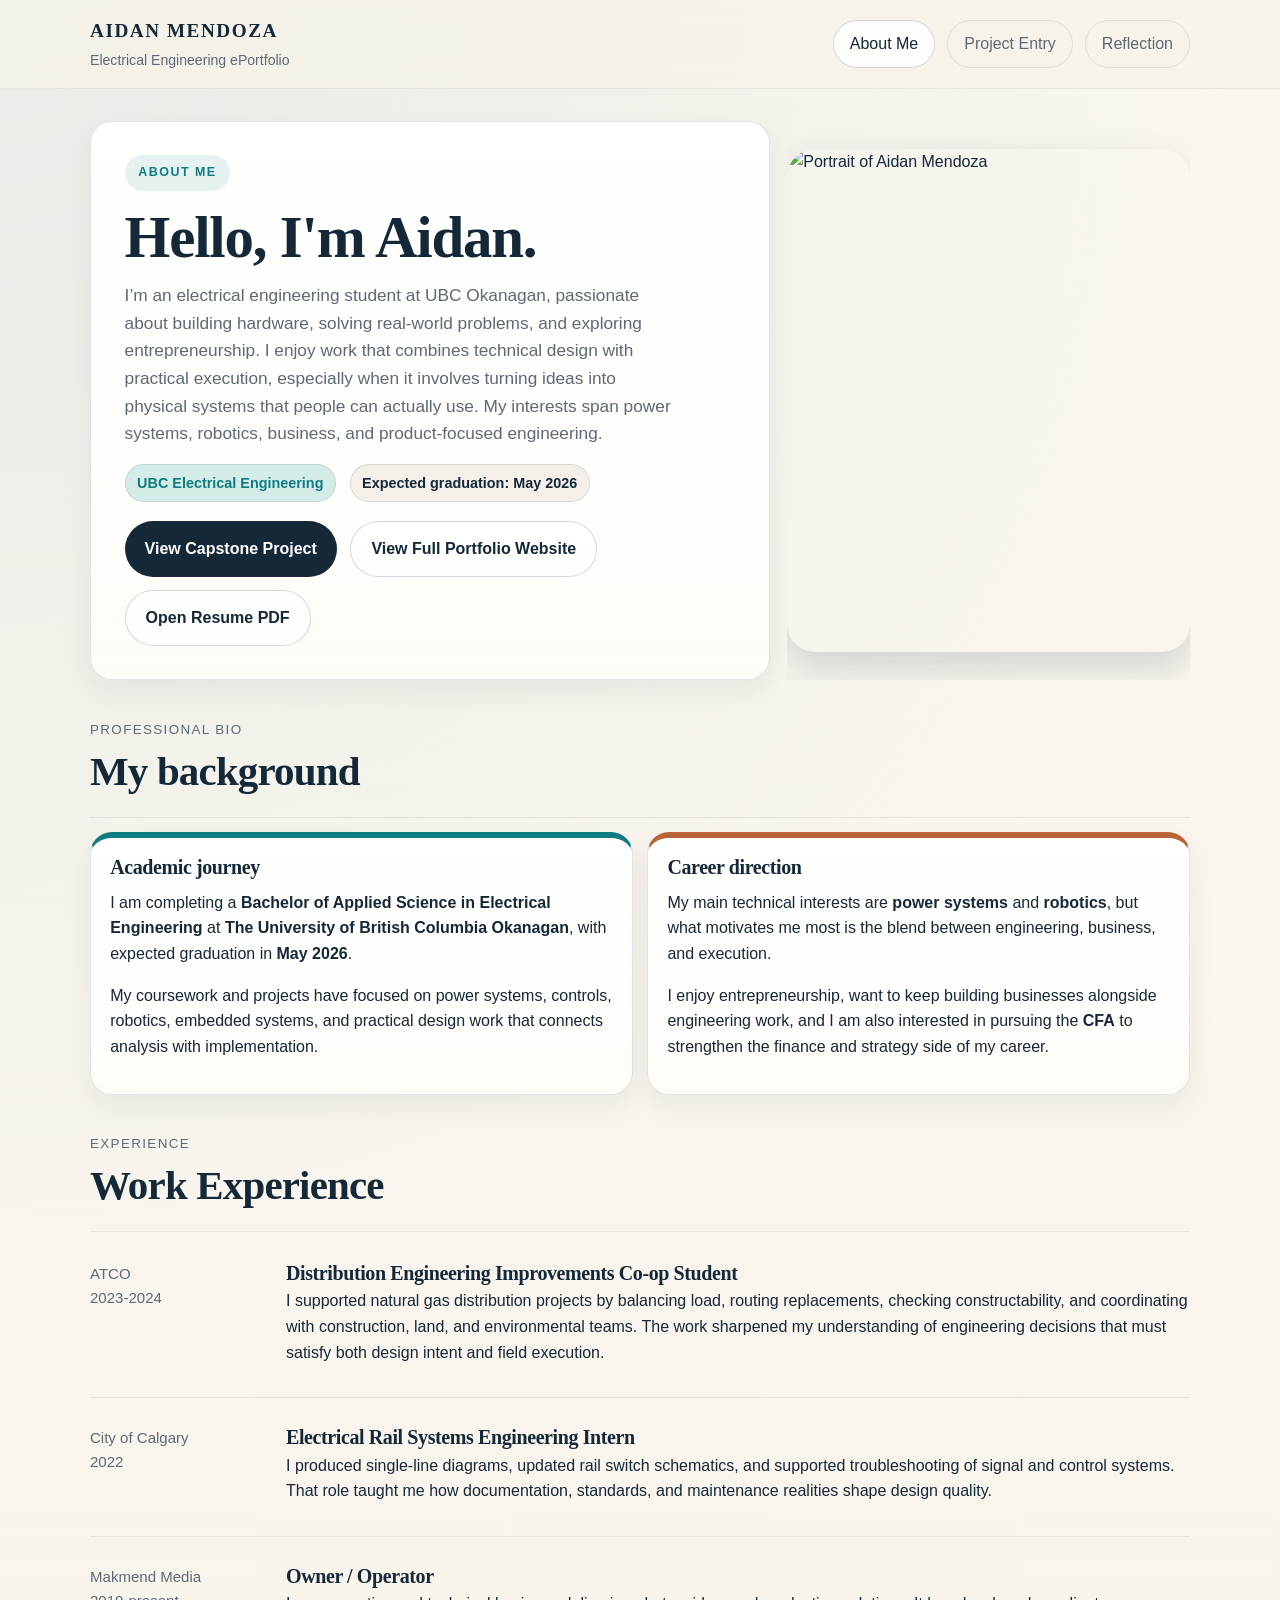
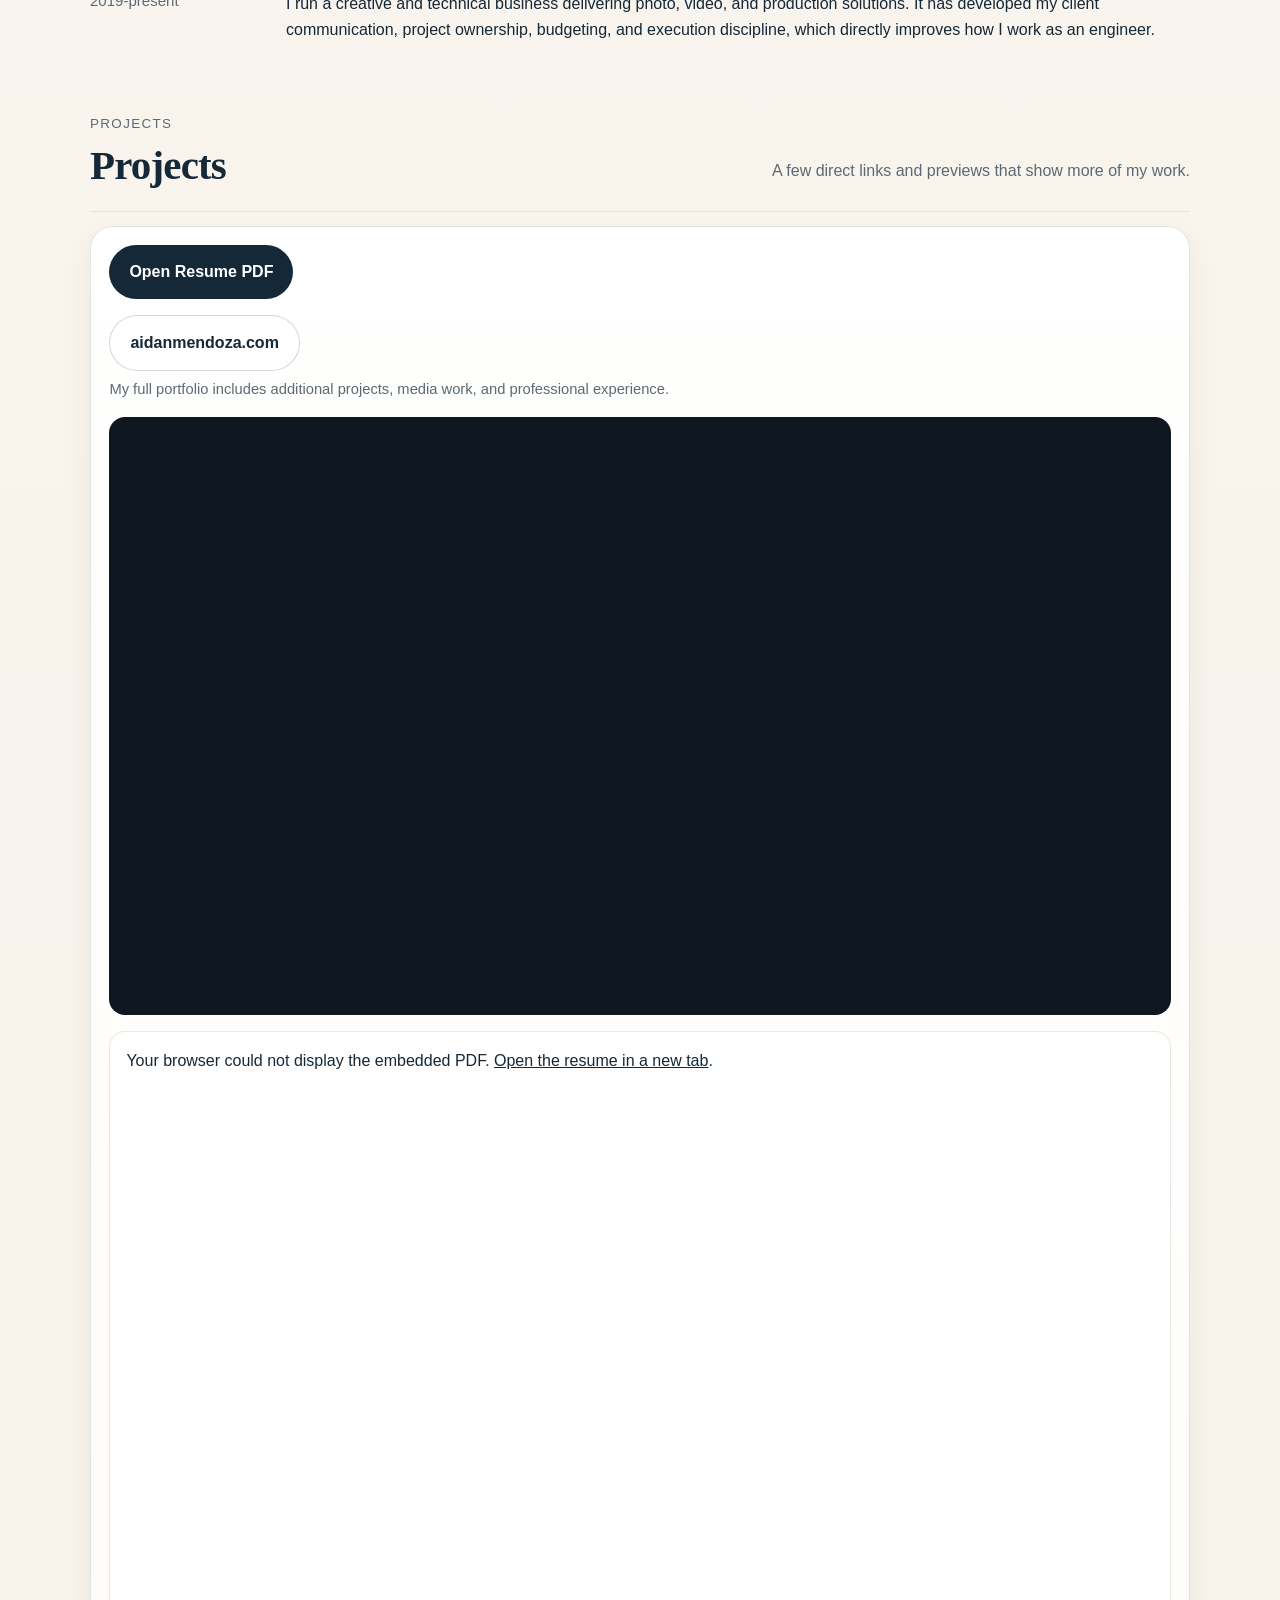
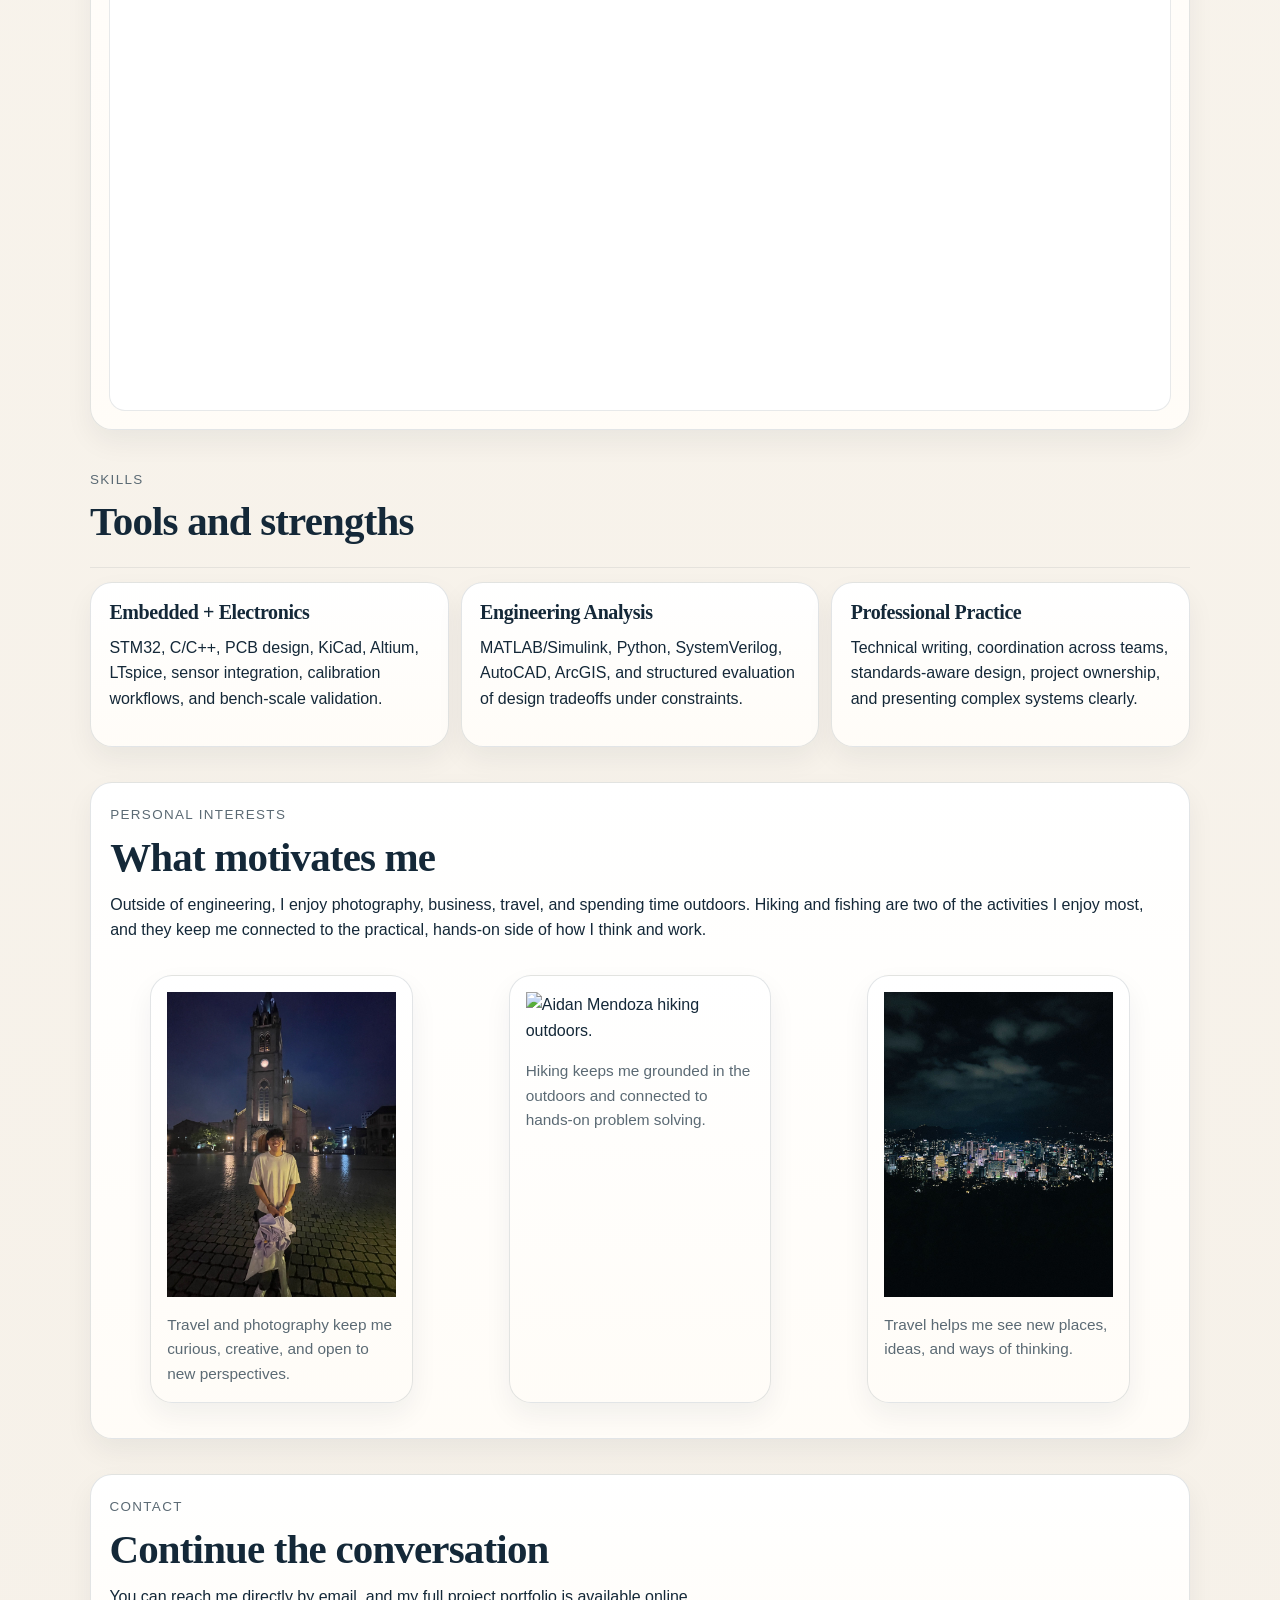
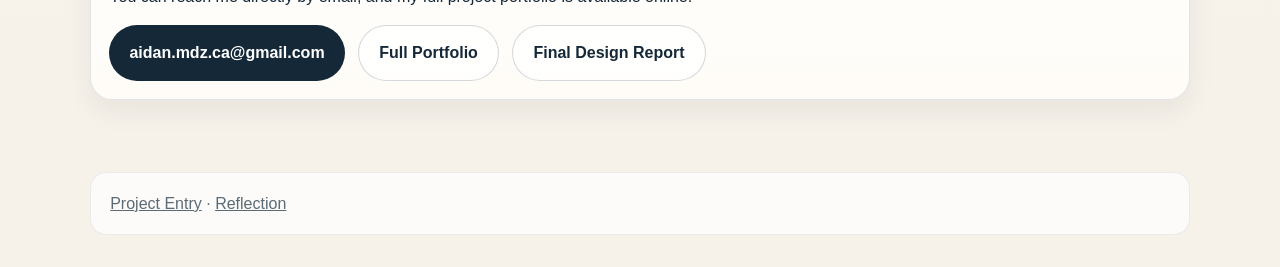
==== index.html @ 4aada0fa "Build portfolio site" ====
<!DOCTYPE html>
<html lang="en">
<head>
  <meta charset="UTF-8">
  <meta name="viewport" content="width=device-width, initial-scale=1.0">
  <title>Aidan Mendoza | About Me</title>
  <meta name="description" content="Aidan Mendoza's engineering ePortfolio featuring an About Me page, capstone project entry, and reflection.">
  <link rel="stylesheet" href="styles.css">
</head>
<body>
  <header class="site-header">
    <div class="nav-shell">
      <a class="brand" href="index.html">
        <span class="brand-mark">Aidan Mendoza</span>
        <span class="brand-note">Electrical Engineering ePortfolio</span>
      </a>
      <nav class="nav-links" aria-label="Primary">
        <a href="index.html" aria-current="page">About Me</a>
        <a href="project.html">Project Entry</a>
        <a href="reflection.html">Reflection</a>
      </nav>
    </div>
  </header>

  <main class="page-shell">
    <section class="hero">
      <article class="hero-panel">
        <span class="kicker">About Me</span>
        <h1>Hello, I'm Aidan.</h1>
        <p class="lead">
          I’m an electrical engineering student at UBC Okanagan, passionate about building hardware, solving real-world problems, and exploring entrepreneurship. I enjoy work that combines technical design with practical execution, especially when it involves turning ideas into physical systems that people can actually use. My interests span power systems, robotics, business, and product-focused engineering.
        </p>
        <div class="tag-list">
          <span class="tag teal">UBC Electrical Engineering</span>
          <span class="tag">Expected graduation: May 2026</span>
        </div>
        <div class="hero-actions">
          <a class="button" href="project.html">View Capstone Project</a>
          <a class="ghost-button" href="https://aidanmendoza.com" target="_blank" rel="noreferrer">View Full Portfolio Website</a>
          <a class="ghost-button" href="Aidan_Mendoza_Resume.pdf">Open Resume PDF</a>
        </div>
      </article>

      <aside class="hero-side">
        <article class="portrait-card">
          <img
            class="portrait-image"
            src="ADN06476-Edit(2).webp"
            alt="Portrait of Aidan Mendoza"
          >
        </article>
      </aside>
    </section>

    <section class="section">
      <div class="section-heading">
        <div>
          <span class="eyebrow">Professional Bio</span>
          <h2>My background</h2>
        </div>
      </div>

      <div class="split-panel">
        <article class="panel topline-teal">
          <h3>Academic journey</h3>
          <p>
            I am completing a <strong>Bachelor of Applied Science in Electrical Engineering</strong> at <strong>The University of British Columbia Okanagan</strong>, with expected graduation in <strong>May 2026</strong>.
          </p>
          <p>
            My coursework and projects have focused on power systems, controls, robotics, embedded systems, and practical design work that connects analysis with implementation.
          </p>
        </article>

        <article class="panel topline-copper">
          <h3>Career direction</h3>
          <p>
            My main technical interests are <strong>power systems</strong> and <strong>robotics</strong>, but what motivates me most is the blend between engineering, business, and execution.
          </p>
          <p>
            I enjoy entrepreneurship, want to keep building businesses alongside engineering work, and I am also interested in pursuing the <strong>CFA</strong> to strengthen the finance and strategy side of my career.
          </p>
        </article>
      </div>
    </section>

    <section class="section">
      <div class="section-heading">
        <div>
          <span class="eyebrow">Experience</span>
          <h2>Work Experience</h2>
        </div>
      </div>

      <div class="experience-list">
        <article class="experience-item">
          <div class="experience-label">ATCO<br>2023-2024</div>
          <div>
            <h3>Distribution Engineering Improvements Co-op Student</h3>
            <p>
              I supported natural gas distribution projects by balancing load, routing replacements, checking constructability, and coordinating with construction, land, and environmental teams. The work sharpened my understanding of engineering decisions that must satisfy both design intent and field execution.
            </p>
          </div>
        </article>

        <article class="experience-item">
          <div class="experience-label">City of Calgary<br>2022</div>
          <div>
            <h3>Electrical Rail Systems Engineering Intern</h3>
            <p>
              I produced single-line diagrams, updated rail switch schematics, and supported troubleshooting of signal and control systems. That role taught me how documentation, standards, and maintenance realities shape design quality.
            </p>
          </div>
        </article>

        <article class="experience-item">
          <div class="experience-label">Makmend Media<br>2019-present</div>
          <div>
            <h3>Owner / Operator</h3>
            <p>
              I run a creative and technical business delivering photo, video, and production solutions. It has developed my client communication, project ownership, budgeting, and execution discipline, which directly improves how I work as an engineer.
            </p>
          </div>
        </article>
      </div>
    </section>

    <section class="section">
      <div class="section-heading">
        <div>
          <span class="eyebrow">Projects</span>
          <h2>Projects</h2>
        </div>
        <p class="section-copy">
          A few direct links and previews that show more of my work.
        </p>
      </div>

      <article class="resume-card">
        <div class="resume-actions">
          <a class="button" href="Aidan_Mendoza_Resume.pdf" target="_blank" rel="noreferrer">Open Resume PDF</a>
        </div>
        <div class="project-link-row">
          <a class="ghost-button" href="https://aidanmendoza.com" target="_blank" rel="noreferrer">aidanmendoza.com</a>
          <p class="small">My full portfolio includes additional projects, media work, and professional experience.</p>
        </div>
        <div class="video-shell">
          <iframe
            class="video-frame"
            src="https://www.youtube.com/embed/qni2ZHnxNtM"
            title="Aidan Mendoza capstone project video"
            allow="accelerometer; autoplay; clipboard-write; encrypted-media; gyroscope; picture-in-picture; web-share"
            referrerpolicy="strict-origin-when-cross-origin"
            allowfullscreen
          ></iframe>
        </div>
        <object
          class="resume-frame"
          data="Aidan_Mendoza_Resume.pdf#view=FitH"
          type="application/pdf"
          aria-label="Resume preview for Aidan Mendoza"
        >
          <p class="resume-fallback">
            Your browser could not display the embedded PDF.
            <a href="Aidan_Mendoza_Resume.pdf" target="_blank" rel="noreferrer">Open the resume in a new tab</a>.
          </p>
        </object>
      </article>
    </section>

    <section class="section">
      <div class="section-heading">
        <div>
          <span class="eyebrow">Skills</span>
          <h2>Tools and strengths</h2>
        </div>
      </div>

      <div class="compact-grid">
        <article class="skill-card">
          <h3>Embedded + Electronics</h3>
          <p>STM32, C/C++, PCB design, KiCad, Altium, LTspice, sensor integration, calibration workflows, and bench-scale validation.</p>
        </article>
        <article class="skill-card">
          <h3>Engineering Analysis</h3>
          <p>MATLAB/Simulink, Python, SystemVerilog, AutoCAD, ArcGIS, and structured evaluation of design tradeoffs under constraints.</p>
        </article>
        <article class="skill-card">
          <h3>Professional Practice</h3>
          <p>Technical writing, coordination across teams, standards-aware design, project ownership, and presenting complex systems clearly.</p>
        </article>
      </div>
    </section>

    <section class="section">
      <article class="panel">
        <span class="eyebrow">Personal Interests</span>
        <h2>What motivates me</h2>
        <p>
          Outside of engineering, I enjoy photography, business, travel, and spending time outdoors. Hiking and fishing are two of the activities I enjoy most, and they keep me connected to the practical, hands-on side of how I think and work.
        </p>
        <div class="personal-photo-grid">
          <figure class="viz personal-photo">
            <img src="image.jpg" alt="Aidan Mendoza in Seoul at Myeongdong Cathedral.">
            <figcaption>
              Travel and photography keep me curious, creative, and open to new perspectives.
            </figcaption>
          </figure>
          <figure class="viz personal-photo">
            <img src="hiking.jpg" alt="Aidan Mendoza hiking outdoors.">
            <figcaption>
              Hiking keeps me grounded in the outdoors and connected to hands-on problem solving.
            </figcaption>
          </figure>
          <figure class="viz personal-photo">
            <img src="skylineseoul.jpg" alt="Skyline view in Seoul.">
            <figcaption>
              Travel helps me see new places, ideas, and ways of thinking.
            </figcaption>
          </figure>
        </div>
      </article>
    </section>

    <section class="section">
      <article class="contact-card">
        <span class="eyebrow">Contact</span>
        <h2>Continue the conversation</h2>
        <p>You can reach me directly by email, and my full project portfolio is available online.</p>
        <div class="link-list">
          <a class="button" href="mailto:aidan.mdz.ca@gmail.com">aidan.mdz.ca@gmail.com</a>
          <a class="ghost-button" href="https://aidanmendoza.com">Full Portfolio</a>
          <a class="ghost-button" href="Final Design Report I32.pdf">Final Design Report</a>
        </div>
      </article>
    </section>
  </main>

  <footer class="footer-shell">
    <div class="footer-card">
      <span><a href="project.html">Project Entry</a> · <a href="reflection.html">Reflection</a></span>
    </div>
  </footer>
</body>
</html>
---- styles.css ----
:root {
  --bg: #f6f1e9;
  --paper: #fffdf9;
  --paper-strong: #ffffff;
  --ink: #142838;
  --muted: #5b6a74;
  --steel: #7f8f98;
  --line: rgba(20, 40, 56, 0.12);
  --line-strong: rgba(20, 40, 56, 0.22);
  --teal: #0f7c81;
  --teal-soft: #d4ece8;
  --copper: #b96539;
  --copper-soft: #f0d6c5;
  --signal: #e2a339;
  --signal-soft: #f7e4bd;
  --success: #4d7d63;
  --success-soft: #dceadf;
  --shadow: 0 12px 28px rgba(20, 40, 56, 0.06);
  --radius-lg: 22px;
  --radius-md: 16px;
  --radius-sm: 12px;
  --max: 1100px;
}

* {
  box-sizing: border-box;
}

html {
  scroll-behavior: smooth;
}

body {
  margin: 0;
  color: var(--ink);
  background:
    radial-gradient(circle at top left, rgba(15, 124, 129, 0.08), transparent 24%),
    linear-gradient(180deg, #faf6ef 0%, var(--bg) 100%);
  font-family: "Trebuchet MS", "Gill Sans", "Segoe UI", sans-serif;
  line-height: 1.6;
}

a {
  color: inherit;
}

img,
svg {
  max-width: 100%;
  display: block;
}

.site-header {
  position: sticky;
  top: 0;
  z-index: 10;
  backdrop-filter: blur(12px);
  background: rgba(248, 243, 234, 0.78);
  border-bottom: 1px solid rgba(20, 40, 56, 0.08);
}

.nav-shell,
.page-shell,
.footer-shell {
  width: min(var(--max), calc(100% - 2rem));
  margin: 0 auto;
}

.nav-shell {
  display: flex;
  align-items: center;
  justify-content: space-between;
  gap: 1.5rem;
  padding: 1rem 0;
}

.brand {
  display: flex;
  flex-direction: column;
  gap: 0.15rem;
  text-decoration: none;
}

.brand-mark {
  font-family: Georgia, "Times New Roman", serif;
  font-size: 1.2rem;
  font-weight: 700;
  letter-spacing: 0.08em;
  text-transform: uppercase;
}

.brand-note {
  color: var(--muted);
  font-size: 0.88rem;
}

.nav-links {
  display: flex;
  flex-wrap: wrap;
  gap: 0.75rem;
}

.nav-links a {
  text-decoration: none;
  padding: 0.62rem 1rem;
  border-radius: 999px;
  border: 1px solid rgba(20, 40, 56, 0.1);
  color: var(--muted);
  transition: 180ms ease;
}

.nav-links a:hover,
.nav-links a[aria-current="page"] {
  color: var(--ink);
  background: rgba(255, 255, 255, 0.78);
  border-color: rgba(20, 40, 56, 0.18);
}

.page-shell {
  padding: 2rem 0 4.5rem;
}

.hero {
  display: grid;
  grid-template-columns: minmax(0, 1.35fr) minmax(280px, 0.8fr);
  gap: 1.1rem;
  align-items: stretch;
  margin-bottom: 1.2rem;
}

.project-hero {
  grid-template-columns: minmax(0, 1.15fr) minmax(360px, 1fr);
}

.project-hero-full {
  grid-template-columns: 1fr;
}

.hero-panel,
.panel,
.stat-card,
.timeline-card,
.project-card,
.quote-card,
.reflection-card,
.contact-card,
.metric-band,
.viz,
.skill-card,
.aside-card,
.resume-card {
  background: linear-gradient(180deg, rgba(255, 255, 255, 0.96), rgba(255, 252, 247, 0.96));
  border: 1px solid var(--line);
  border-radius: var(--radius-lg);
  box-shadow: var(--shadow);
}

.hero-panel {
  padding: 2.1rem;
  position: relative;
  overflow: hidden;
}

.hero-figure {
  margin: 1.35rem 0 0;
}

.hero-figure img {
  width: 100%;
  border-radius: var(--radius-md);
  border: 1px solid rgba(20, 40, 56, 0.08);
  background: white;
}

.hero-panel::after {
  content: "";
  position: absolute;
  inset: auto -10% -42% auto;
  width: 180px;
  height: 180px;
  border-radius: 50%;
  background: radial-gradient(circle, rgba(15, 124, 129, 0.1), transparent 68%);
}

.kicker {
  display: inline-flex;
  align-items: center;
  gap: 0.55rem;
  padding: 0.48rem 0.85rem;
  border-radius: 999px;
  background: rgba(15, 124, 129, 0.1);
  color: var(--teal);
  text-transform: uppercase;
  letter-spacing: 0.12em;
  font-size: 0.78rem;
  font-weight: 700;
}

h1,
h2,
h3,
h4 {
  font-family: Georgia, "Times New Roman", serif;
  line-height: 1.12;
  letter-spacing: -0.02em;
  margin: 0 0 0.7rem;
}

h1 {
  font-size: clamp(2.35rem, 4.6vw, 4.2rem);
  margin-top: 0.9rem;
  max-width: 16ch;
}

.hero-panel h1 {
  max-width: 18ch;
}

h2 {
  font-size: clamp(1.8rem, 3.2vw, 2.6rem);
}

h3 {
  font-size: 1.25rem;
}

p {
  margin: 0 0 1rem;
}

.lead {
  font-size: 1.08rem;
  color: var(--muted);
  max-width: 58ch;
}

.hero-actions,
.tag-list,
.link-list,
.micro-stats {
  display: flex;
  flex-wrap: wrap;
  gap: 0.85rem;
}

.hero-actions {
  margin-top: 1.15rem;
}

.hero-group {
  margin-top: 1.15rem;
}

.hero-group-label {
  display: inline-block;
  margin-bottom: 0.5rem;
  color: var(--steel);
  font-size: 0.78rem;
  font-weight: 700;
  letter-spacing: 0.1em;
  text-transform: uppercase;
}

.button,
.ghost-button {
  text-decoration: none;
  display: inline-flex;
  align-items: center;
  justify-content: center;
  gap: 0.5rem;
  border-radius: 999px;
  padding: 0.88rem 1.25rem;
  font-weight: 700;
  transition: 180ms ease;
}

.button {
  background: var(--ink);
  color: white;
}

.button:hover {
  transform: translateY(-1px);
  box-shadow: 0 18px 36px rgba(20, 40, 56, 0.18);
}

.ghost-button {
  color: var(--ink);
  border: 1px solid rgba(20, 40, 56, 0.18);
  background: rgba(255, 255, 255, 0.75);
}

.hero-side {
  display: grid;
  gap: 1rem;
}

.monogram-card,
.portrait-card {
  padding: 1.6rem;
  min-height: 100%;
  position: relative;
  overflow: hidden;
}

.portrait-card {
  display: grid;
  place-items: center;
  padding: 0;
  background: transparent;
  border: 0;
  box-shadow: none;
}

.portrait-image {
  width: 100%;
  aspect-ratio: 4 / 5;
  object-fit: cover;
  object-position: center 28%;
  border-radius: 28px;
  box-shadow: 0 16px 36px rgba(20, 40, 56, 0.16);
}

.tag {
  padding: 0.42rem 0.72rem;
  border-radius: 999px;
  border: 1px solid rgba(20, 40, 56, 0.12);
  background: rgba(244, 239, 231, 0.95);
  color: var(--ink);
  font-size: 0.9rem;
  font-weight: 600;
}

.tag.teal {
  background: var(--teal-soft);
  color: var(--teal);
}

.tag.copper {
  background: var(--copper-soft);
  color: var(--copper);
}

.tag.signal {
  background: var(--signal-soft);
  color: #925a00;
}

.grid-3,
.grid-2,
.card-grid,
.skill-grid,
.reflection-grid,
.media-grid {
  display: grid;
  gap: 1rem;
}

.grid-3,
.card-grid,
.skill-grid {
  grid-template-columns: repeat(3, minmax(0, 1fr));
}

.grid-2,
.reflection-grid,
.media-grid {
  grid-template-columns: repeat(2, minmax(0, 1fr));
}

.section {
  margin-top: 2.2rem;
}

.section-heading {
  display: flex;
  align-items: end;
  justify-content: space-between;
  gap: 1rem;
  margin-bottom: 0.85rem;
  padding-bottom: 0.7rem;
  border-bottom: 1px solid rgba(20, 40, 56, 0.08);
}

.section-copy {
  max-width: 60ch;
  color: var(--muted);
}

.overview-block {
  margin-top: 1.15rem;
}

.build-group-copy {
  margin-top: 1.2rem;
  margin-bottom: 1rem;
}

.build-gallery {
  margin-bottom: 1.35rem;
}

.testing-plot {
  margin-bottom: 1rem;
}

.personal-photo-grid {
  display: grid;
  grid-template-columns: repeat(3, minmax(0, 1fr));
  gap: 1rem;
}

.personal-photo {
  max-width: none;
}

.stat-card,
.skill-card,
.timeline-card,
.project-card,
.reflection-card,
.aside-card,
.contact-card,
.resume-card {
  padding: 1.15rem;
}

.resume-card {
  display: grid;
  gap: 1rem;
}

.resume-actions {
  display: flex;
  flex-wrap: wrap;
  gap: 0.85rem;
  justify-content: flex-start;
}

.project-link-row {
  display: grid;
  gap: 0.45rem;
  justify-items: flex-start;
}

.project-link-row .small {
  margin: 0;
}

.video-shell {
  border-radius: var(--radius-md);
  overflow: hidden;
  border: 1px solid rgba(20, 40, 56, 0.1);
  background: #0f1720;
}

.project-overview-media {
  margin-top: 1rem;
}

.embedded-video-stack {
  display: grid;
  gap: 1rem;
}

.video-frame {
  width: 100%;
  aspect-ratio: 16 / 9;
  border: 0;
  display: block;
}

.resume-frame {
  width: 100%;
  min-height: 980px;
  border: 1px solid rgba(20, 40, 56, 0.1);
  border-radius: var(--radius-md);
  background: white;
}

.resume-fallback {
  margin: 0;
  padding: 1rem;
}

.stat-card strong,
.metric strong {
  display: block;
  font-size: 2rem;
  font-family: Georgia, "Times New Roman", serif;
  margin-bottom: 0.25rem;
}

.stat-card span,
.metric span {
  color: var(--muted);
}

.split-panel {
  display: grid;
  grid-template-columns: repeat(2, minmax(0, 1fr));
  gap: 0.9rem;
}

.panel {
  padding: 1.15rem 1.2rem;
}

.panel.topline-teal {
  border-top: 6px solid var(--teal);
}

.panel.topline-copper {
  border-top: 6px solid var(--copper);
}

.bullet-list {
  padding-left: 1.1rem;
  margin: 0;
}

.bullet-list li {
  margin-bottom: 0.65rem;
}

.timeline {
  position: relative;
  display: grid;
  gap: 0.8rem;
}

.timeline::before {
  content: "";
  position: absolute;
  left: 22px;
  top: 0;
  bottom: 0;
  width: 2px;
  background: linear-gradient(180deg, rgba(15, 124, 129, 0.35), rgba(185, 101, 57, 0.3));
}

.timeline-card {
  position: relative;
  padding-left: 3.4rem;
}

.timeline-card::before {
  content: attr(data-step);
  position: absolute;
  left: 0.8rem;
  top: 1rem;
  width: 1.8rem;
  height: 1.8rem;
  border-radius: 50%;
  display: grid;
  place-items: center;
  background: var(--ink);
  color: white;
  font-weight: 700;
}

.metric-band {
  padding: 0.8rem;
  display: grid;
  grid-template-columns: repeat(4, minmax(0, 1fr));
  gap: 0.65rem;
}

.metric {
  padding: 1rem;
  border-radius: var(--radius-md);
  background: rgba(255, 255, 255, 0.78);
  border: 1px solid rgba(20, 40, 56, 0.08);
}

.comparison-chart {
  display: grid;
  gap: 0.9rem;
}

.bar-row {
  display: grid;
  grid-template-columns: 150px minmax(0, 1fr) 60px;
  align-items: center;
  gap: 0.8rem;
}

.bar-track {
  height: 0.9rem;
  border-radius: 999px;
  background: rgba(20, 40, 56, 0.09);
  overflow: hidden;
}

.bar-fill {
  height: 100%;
  border-radius: inherit;
  background: linear-gradient(90deg, var(--teal), var(--copper));
}

.bar-row.highlight .bar-fill {
  background: linear-gradient(90deg, #0f7c81, #e2a339);
}

.figure-title,
.eyebrow {
  display: inline-block;
  color: var(--muted);
  font-size: 0.84rem;
  letter-spacing: 0.1em;
  text-transform: uppercase;
  margin-bottom: 0.55rem;
}

.viz {
  padding: 1rem;
}

.viz figcaption {
  margin-top: 1rem;
  color: var(--muted);
  font-size: 0.96rem;
}

.sensor-strip {
  display: grid;
  grid-template-columns: repeat(3, minmax(0, 1fr));
  gap: 1rem;
}

.sensor-card {
  padding: 1rem;
  border-radius: var(--radius-md);
  border: 1px solid rgba(20, 40, 56, 0.08);
  background: rgba(255, 255, 255, 0.74);
}

.sensor-card header {
  display: flex;
  align-items: center;
  justify-content: space-between;
  gap: 0.6rem;
  margin-bottom: 0.65rem;
}

.sensor-card p:last-child,
.project-card p:last-child,
.reflection-card p:last-child,
.contact-card p:last-child {
  margin-bottom: 0;
}

.quote-card {
  padding: 1.5rem;
  display: grid;
  gap: 0.8rem;
  background:
    linear-gradient(135deg, rgba(15, 124, 129, 0.1), rgba(255, 255, 255, 0.8)),
    rgba(255, 255, 255, 0.86);
}

.quote-card blockquote {
  margin: 0;
  font-family: Georgia, "Times New Roman", serif;
  font-size: 1.18rem;
  line-height: 1.35;
}

.project-vitals {
  display: grid;
  grid-template-columns: repeat(4, minmax(0, 1fr));
  gap: 0.7rem;
}

.visual-shell {
  border-radius: 26px;
  overflow: hidden;
  border: 1px solid rgba(20, 40, 56, 0.08);
  background: #fbf8f2;
}

.callout {
  padding: 1rem 1.15rem;
  border-left: 4px solid var(--copper);
  background: rgba(185, 101, 57, 0.08);
  color: var(--ink);
  border-radius: 0 var(--radius-sm) var(--radius-sm) 0;
}

.footer-shell {
  padding: 0 0 2rem;
}

.footer-card {
  padding: 1.1rem 1.2rem;
  border-radius: var(--radius-md);
  border: 1px solid rgba(20, 40, 56, 0.08);
  background: rgba(255, 255, 255, 0.7);
  color: var(--muted);
  display: flex;
  justify-content: space-between;
  gap: 1rem;
  flex-wrap: wrap;
}

.small {
  font-size: 0.92rem;
  color: var(--muted);
}

.simple-list {
  margin: 0;
  padding-left: 1.1rem;
  color: var(--muted);
}

.simple-list li {
  margin-bottom: 0.45rem;
}

.section-intro {
  max-width: 62ch;
  color: var(--muted);
  margin-bottom: 1rem;
}

.experience-list {
  display: grid;
  gap: 0.75rem;
}

.experience-item {
  display: grid;
  grid-template-columns: 180px minmax(0, 1fr);
  gap: 1rem;
  padding: 1rem 0;
  border-bottom: 1px solid rgba(20, 40, 56, 0.08);
}

.experience-item:last-child {
  border-bottom: 0;
}

.experience-label {
  color: var(--muted);
  font-size: 0.94rem;
}

.experience-item h3 {
  margin-bottom: 0.25rem;
}

.compact-grid {
  display: grid;
  grid-template-columns: repeat(3, minmax(0, 1fr));
  gap: 0.75rem;
}

.summary-band {
  padding: 1rem 1.15rem;
  border-radius: var(--radius-md);
  border: 1px solid rgba(20, 40, 56, 0.08);
  background: rgba(255, 255, 255, 0.72);
}

.project-anchors {
  display: flex;
  flex-wrap: wrap;
  gap: 0.6rem;
}

.project-subnav {
  margin-top: 1.15rem;
  padding-top: 1rem;
  border-top: 1px solid rgba(20, 40, 56, 0.08);
}

.project-anchors a {
  text-decoration: none;
  color: var(--ink);
  padding: 0.62rem 0.9rem;
  border-radius: var(--radius-sm);
  background: rgba(255, 255, 255, 0.96);
  border: 1px solid rgba(20, 40, 56, 0.12);
  font-weight: 700;
}

.project-anchors a:hover {
  background: rgba(15, 124, 129, 0.08);
  border-color: rgba(15, 124, 129, 0.28);
}

.accent-text {
  color: var(--teal);
}

.copper-text {
  color: var(--copper);
}

.tight {
  margin-bottom: 0.4rem;
}

@media (max-width: 980px) {
  .hero,
  .grid-3,
  .grid-2,
  .card-grid,
  .skill-grid,
  .reflection-grid,
  .media-grid,
  .split-panel,
  .sensor-strip,
  .project-vitals,
  .metric-band {
    grid-template-columns: 1fr;
  }

  .compact-grid,
  .experience-item {
    grid-template-columns: 1fr;
  }

  .personal-photo-grid {
    grid-template-columns: 1fr;
  }

  .bar-row {
    grid-template-columns: 1fr;
  }

  .nav-shell {
    align-items: flex-start;
    flex-direction: column;
  }

  .hero-panel {
    padding: 2rem;
  }
}

@media (max-width: 640px) {
  .page-shell {
    padding-top: 1.4rem;
  }

  .hero-panel,
  .panel,
  .stat-card,
  .timeline-card,
  .project-card,
  .quote-card,
  .reflection-card,
  .contact-card,
  .viz,
  .skill-card,
  .aside-card,
  .resume-card {
    border-radius: 22px;
  }

  .resume-frame {
    min-height: 680px;
  }

  h1 {
    font-size: 2.35rem;
  }
}
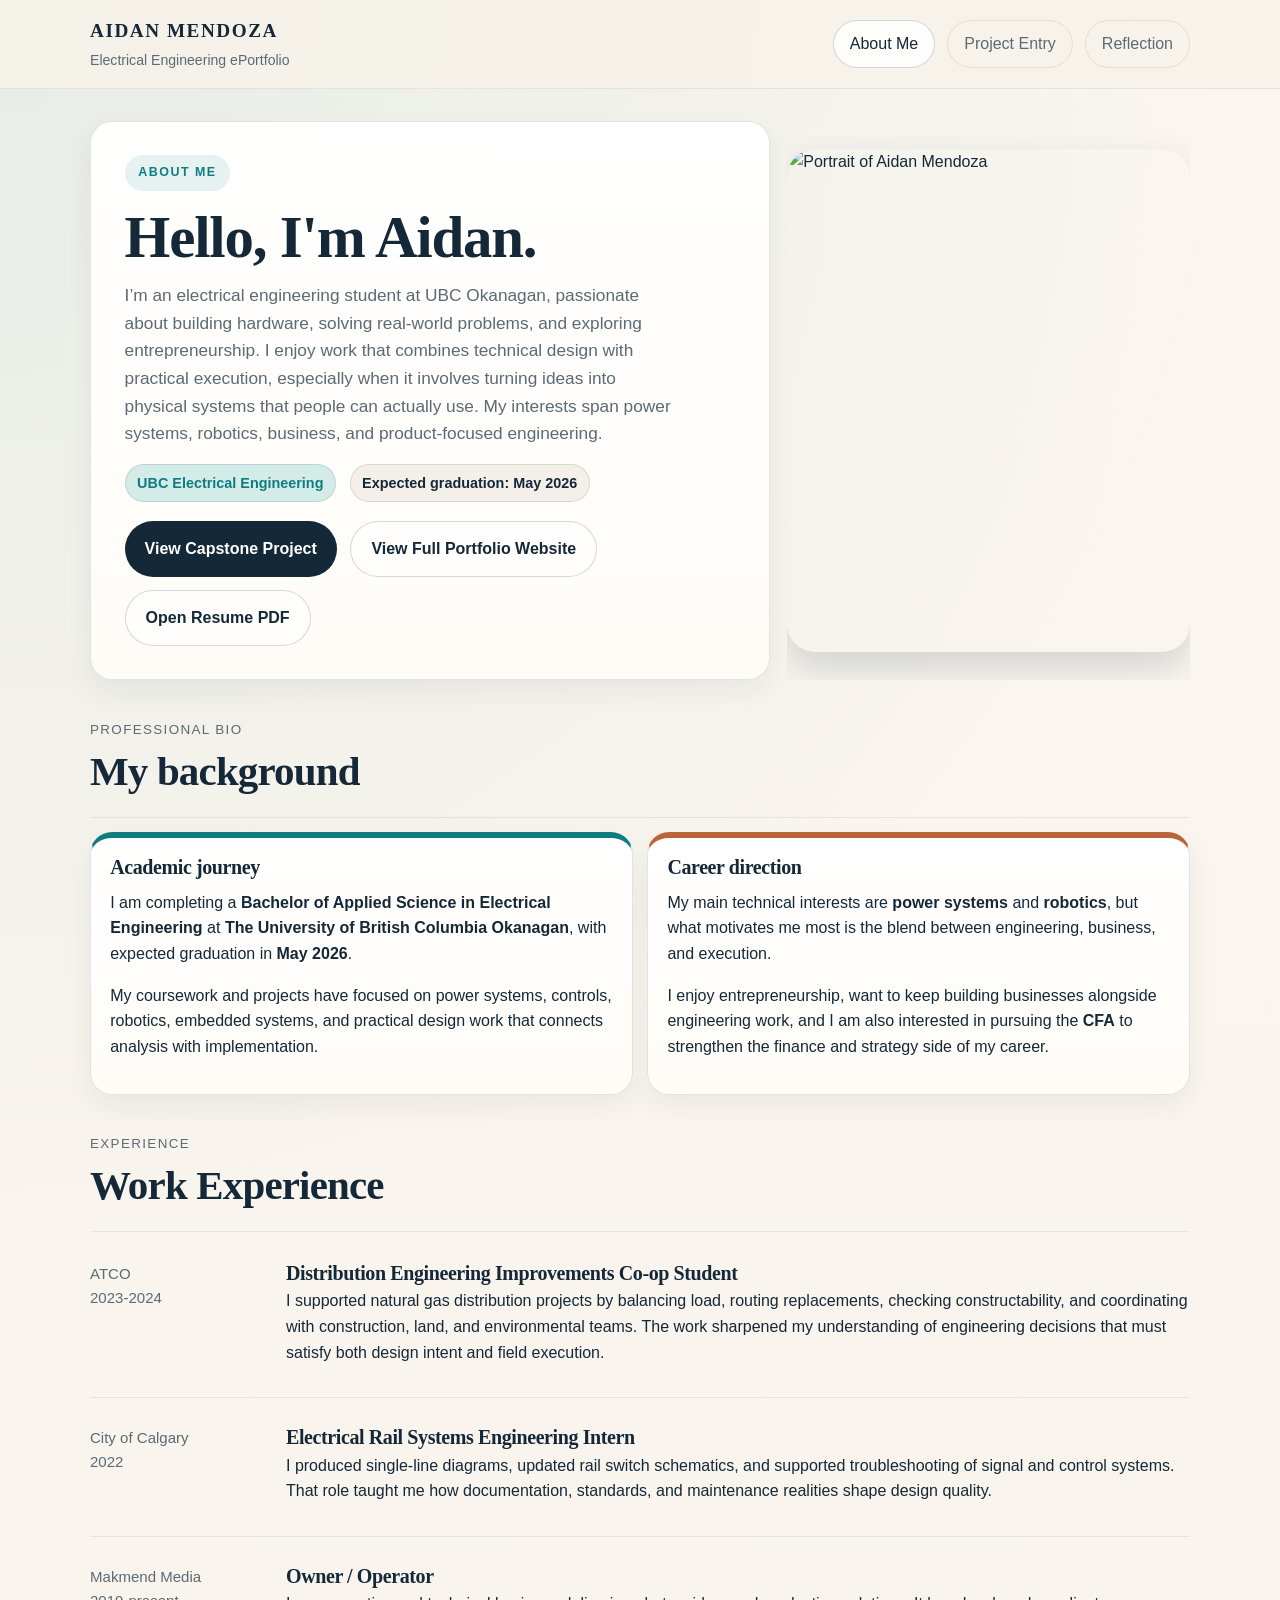
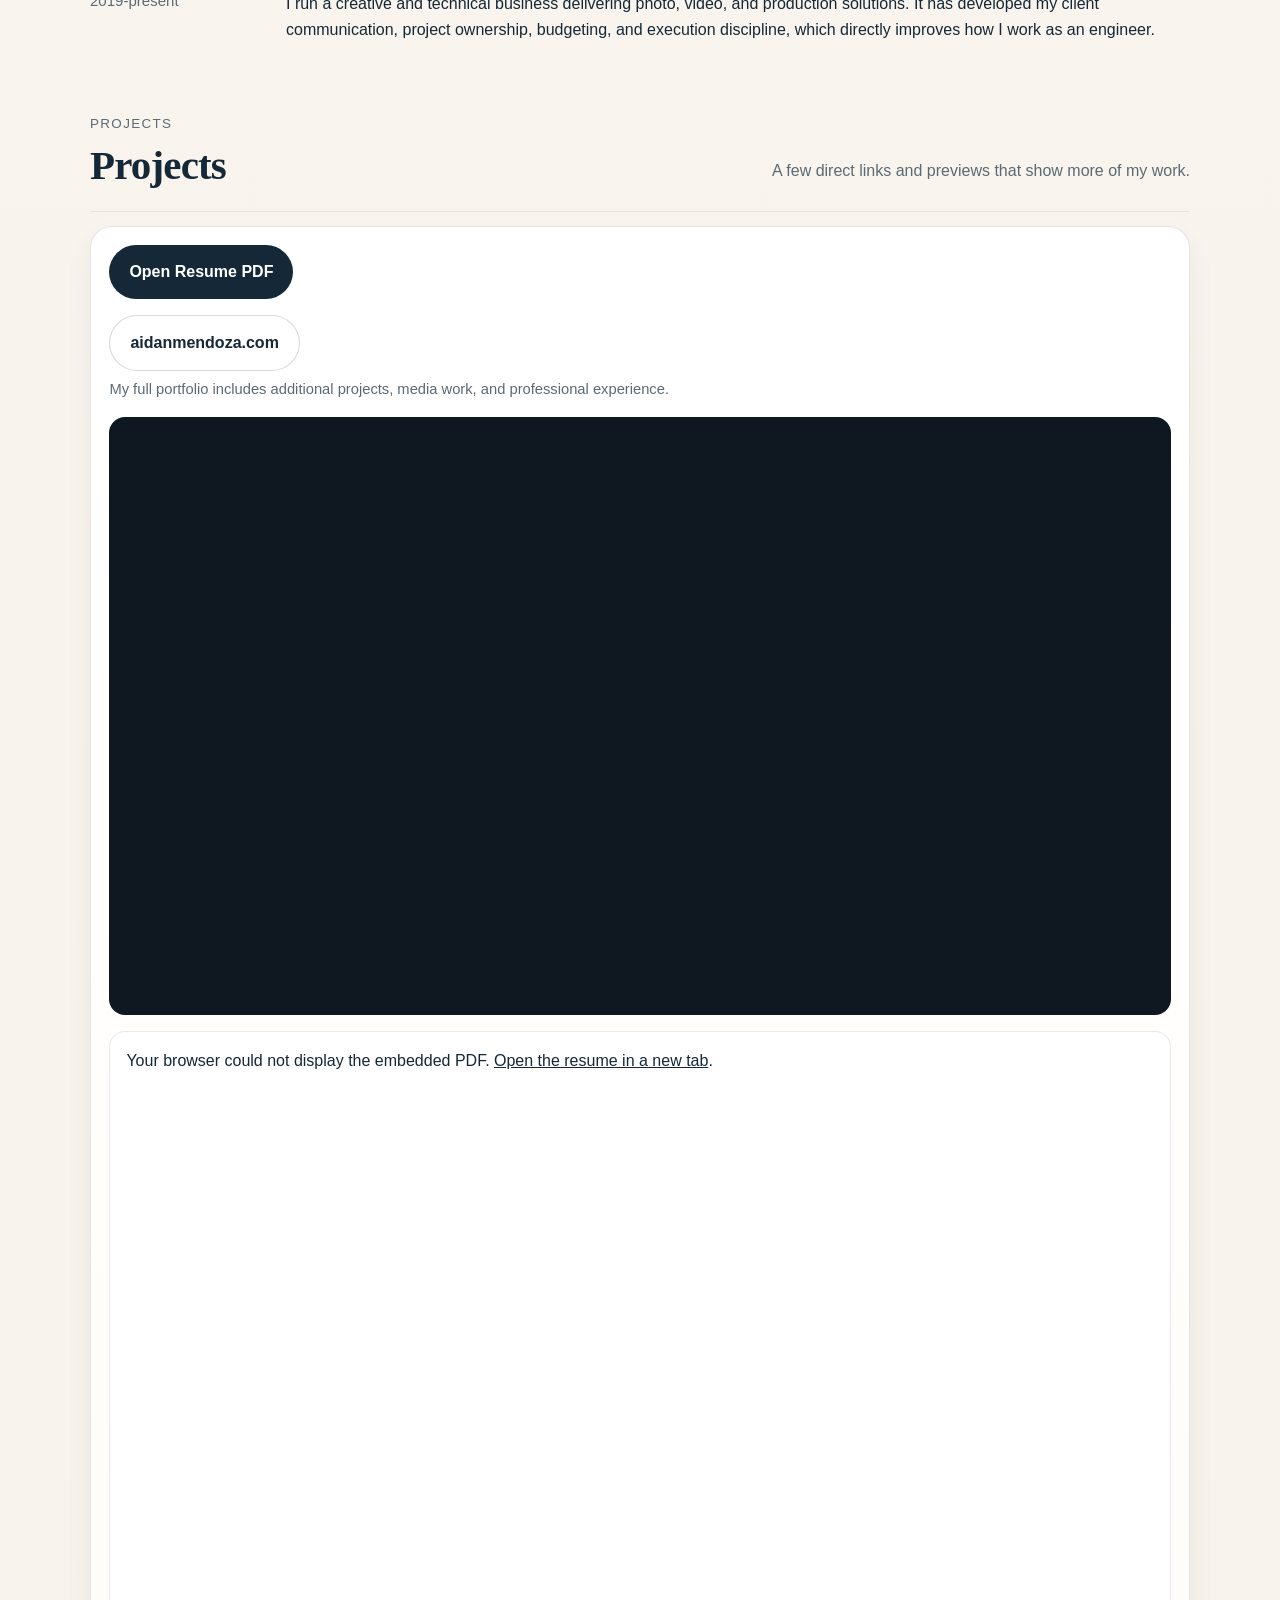
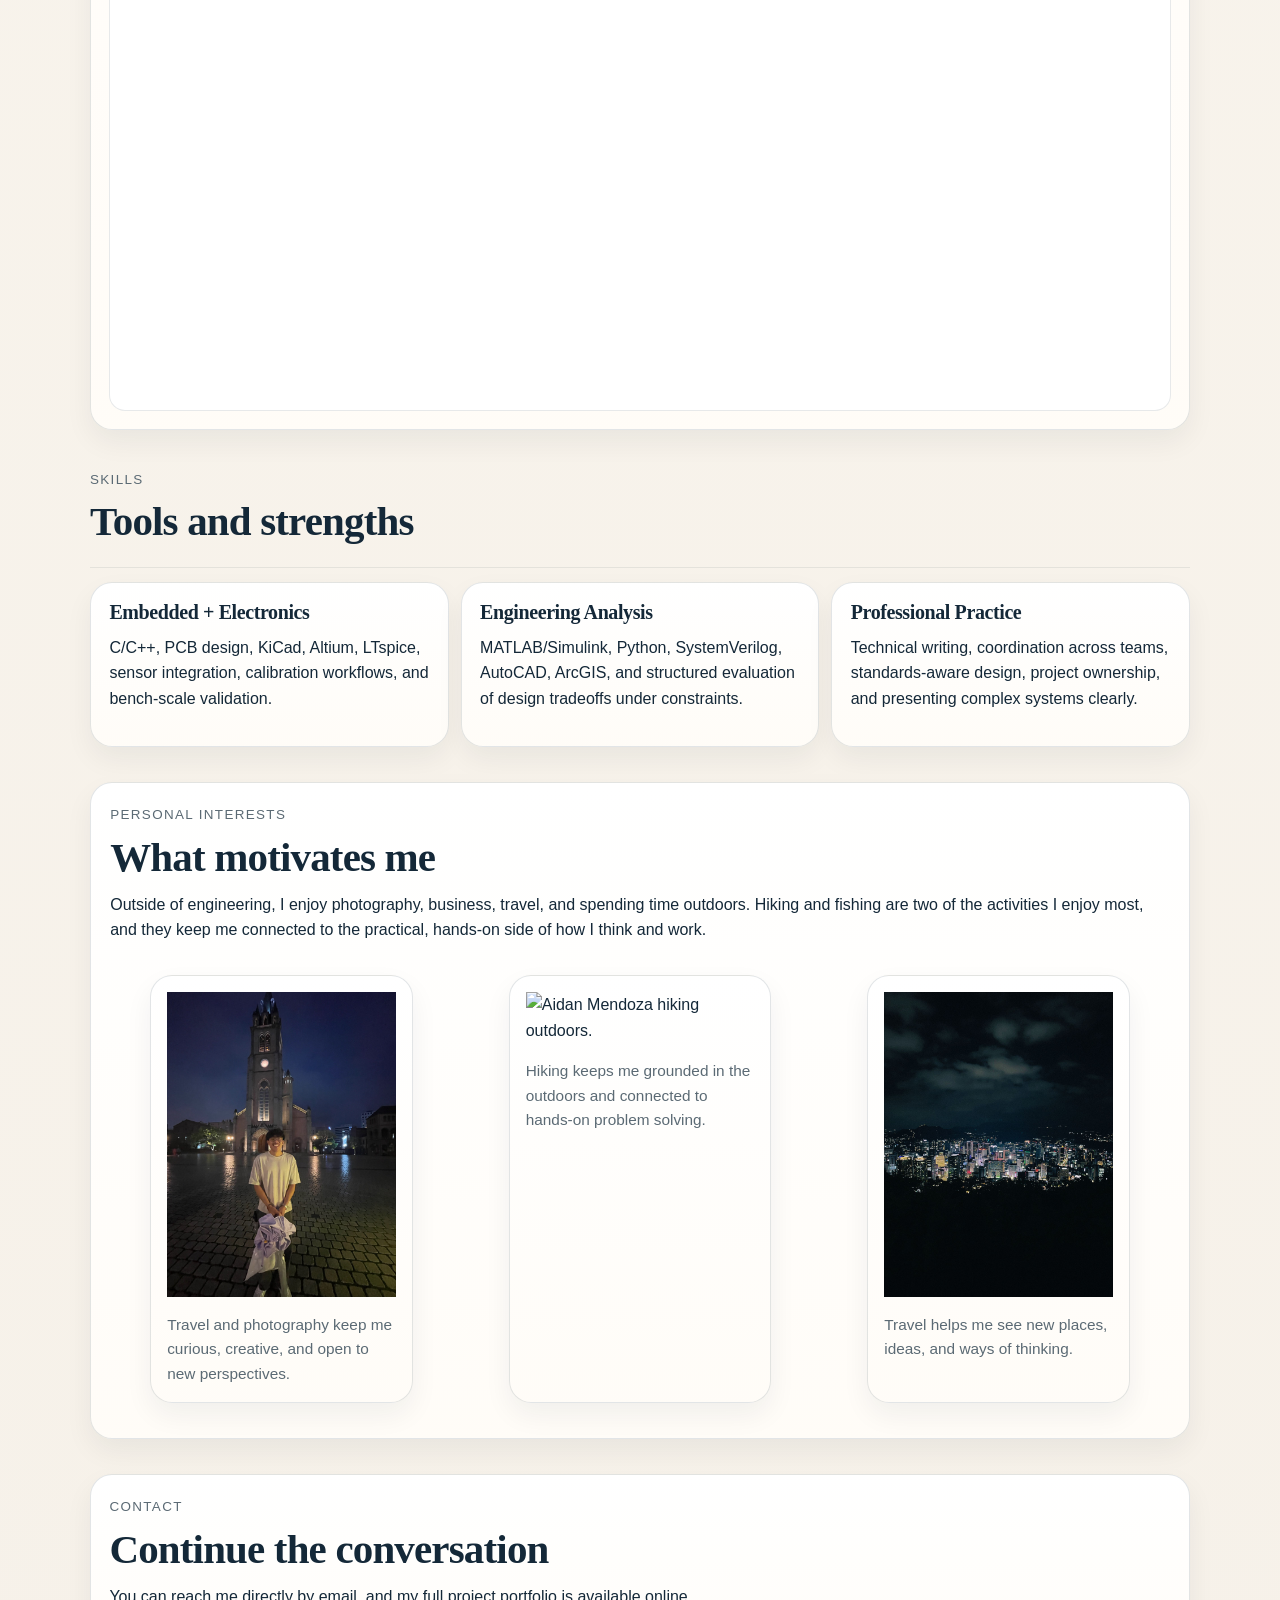
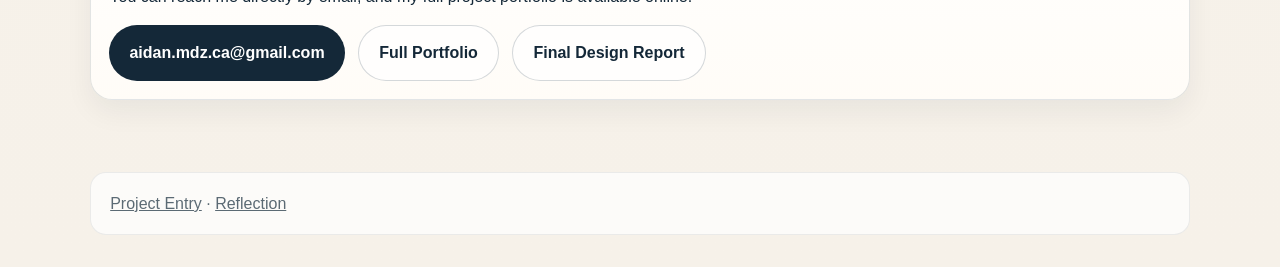
==== commit 28351cb9: "Updated personal contribution" ====
--- a/index.html
+++ b/index.html
@@ -178,7 +178,7 @@
       <div class="compact-grid">
         <article class="skill-card">
           <h3>Embedded + Electronics</h3>
-          <p>STM32, C/C++, PCB design, KiCad, Altium, LTspice, sensor integration, calibration workflows, and bench-scale validation.</p>
+          <p>C/C++, PCB design, KiCad, Altium, LTspice, sensor integration, calibration workflows, and bench-scale validation.</p>
         </article>
         <article class="skill-card">
           <h3>Engineering Analysis</h3>
--- a/styles.css
+++ b/styles.css
@@ -38,6 +38,7 @@
     linear-gradient(180deg, #faf6ef 0%, var(--bg) 100%);
   font-family: "Trebuchet MS", "Gill Sans", "Segoe UI", sans-serif;
   line-height: 1.6;
+  animation: pageFade 520ms ease-out both;
 }
 
 a {
@@ -153,6 +154,10 @@
   border: 1px solid var(--line);
   border-radius: var(--radius-lg);
   box-shadow: var(--shadow);
+  transition:
+    transform 220ms ease,
+    box-shadow 220ms ease,
+    border-color 220ms ease;
 }
 
 .hero-panel {
@@ -160,6 +165,18 @@
   position: relative;
   overflow: hidden;
 }
+
+.hero-panel > * {
+  animation: riseIn 560ms ease-out both;
+}
+
+.hero-panel > *:nth-child(1) { animation-delay: 40ms; }
+.hero-panel > *:nth-child(2) { animation-delay: 90ms; }
+.hero-panel > *:nth-child(3) { animation-delay: 140ms; }
+.hero-panel > *:nth-child(4) { animation-delay: 190ms; }
+.hero-panel > *:nth-child(5) { animation-delay: 240ms; }
+.hero-panel > *:nth-child(6) { animation-delay: 290ms; }
+.hero-panel > *:nth-child(7) { animation-delay: 340ms; }
 
 .hero-figure {
   margin: 1.35rem 0 0;
@@ -170,6 +187,7 @@
   border-radius: var(--radius-md);
   border: 1px solid rgba(20, 40, 56, 0.08);
   background: white;
+  transition: transform 260ms ease, box-shadow 260ms ease;
 }
 
 .hero-panel::after {
@@ -271,7 +289,12 @@
   border-radius: 999px;
   padding: 0.88rem 1.25rem;
   font-weight: 700;
-  transition: 180ms ease;
+  transition:
+    transform 180ms ease,
+    box-shadow 180ms ease,
+    background-color 180ms ease,
+    border-color 180ms ease,
+    color 180ms ease;
 }
 
 .button {
@@ -280,7 +303,7 @@
 }
 
 .button:hover {
-  transform: translateY(-1px);
+  transform: translateY(-2px);
   box-shadow: 0 18px 36px rgba(20, 40, 56, 0.18);
 }
 
@@ -288,6 +311,13 @@
   color: var(--ink);
   border: 1px solid rgba(20, 40, 56, 0.18);
   background: rgba(255, 255, 255, 0.75);
+}
+
+.ghost-button:hover {
+  transform: translateY(-2px);
+  border-color: rgba(15, 124, 129, 0.25);
+  background: rgba(255, 255, 255, 0.96);
+  box-shadow: 0 12px 26px rgba(20, 40, 56, 0.1);
 }
 
 .hero-side {
@@ -319,6 +349,7 @@
   object-position: center 28%;
   border-radius: 28px;
   box-shadow: 0 16px 36px rgba(20, 40, 56, 0.16);
+  transition: transform 280ms ease, box-shadow 280ms ease;
 }
 
 .tag {
@@ -452,6 +483,7 @@
   overflow: hidden;
   border: 1px solid rgba(20, 40, 56, 0.1);
   background: #0f1720;
+  transition: transform 220ms ease, box-shadow 220ms ease, border-color 220ms ease;
 }
 
 .project-overview-media {
@@ -602,7 +634,6 @@
   background: linear-gradient(90deg, #0f7c81, #e2a339);
 }
 
-.figure-title,
 .eyebrow {
   display: inline-block;
   color: var(--muted);
@@ -616,7 +647,35 @@
   padding: 1rem;
 }
 
-.viz figcaption {
+.panel:hover,
+.stat-card:hover,
+.timeline-card:hover,
+.project-card:hover,
+.reflection-card:hover,
+.contact-card:hover,
+.skill-card:hover,
+.resume-card:hover,
+.viz:hover {
+  transform: translateY(-3px);
+  box-shadow: 0 18px 36px rgba(20, 40, 56, 0.1);
+  border-color: rgba(20, 40, 56, 0.16);
+}
+
+.viz:hover img,
+.hero-figure:hover img,
+.personal-photo:hover img {
+  transform: scale(1.015);
+}
+
+.viz:hover .video-shell,
+.panel:hover .video-shell {
+  transform: translateY(-2px);
+  box-shadow: 0 14px 30px rgba(20, 40, 56, 0.18);
+  border-color: rgba(15, 124, 129, 0.22);
+}
+
+.viz figcaption,
+.hero-figure figcaption {
   margin-top: 1rem;
   color: var(--muted);
   font-size: 0.96rem;
@@ -788,6 +847,7 @@
 .project-anchors a:hover {
   background: rgba(15, 124, 129, 0.08);
   border-color: rgba(15, 124, 129, 0.28);
+  transform: translateY(-1px);
 }
 
 .accent-text {
@@ -800,6 +860,39 @@
 
 .tight {
   margin-bottom: 0.4rem;
+}
+
+@keyframes pageFade {
+  from {
+    opacity: 0;
+  }
+  to {
+    opacity: 1;
+  }
+}
+
+@keyframes riseIn {
+  from {
+    opacity: 0;
+    transform: translateY(18px);
+  }
+  to {
+    opacity: 1;
+    transform: translateY(0);
+  }
+}
+
+@media (prefers-reduced-motion: reduce) {
+  html {
+    scroll-behavior: auto;
+  }
+
+  *,
+  *::before,
+  *::after {
+    animation: none !important;
+    transition: none !important;
+  }
 }
 
 @media (max-width: 980px) {
